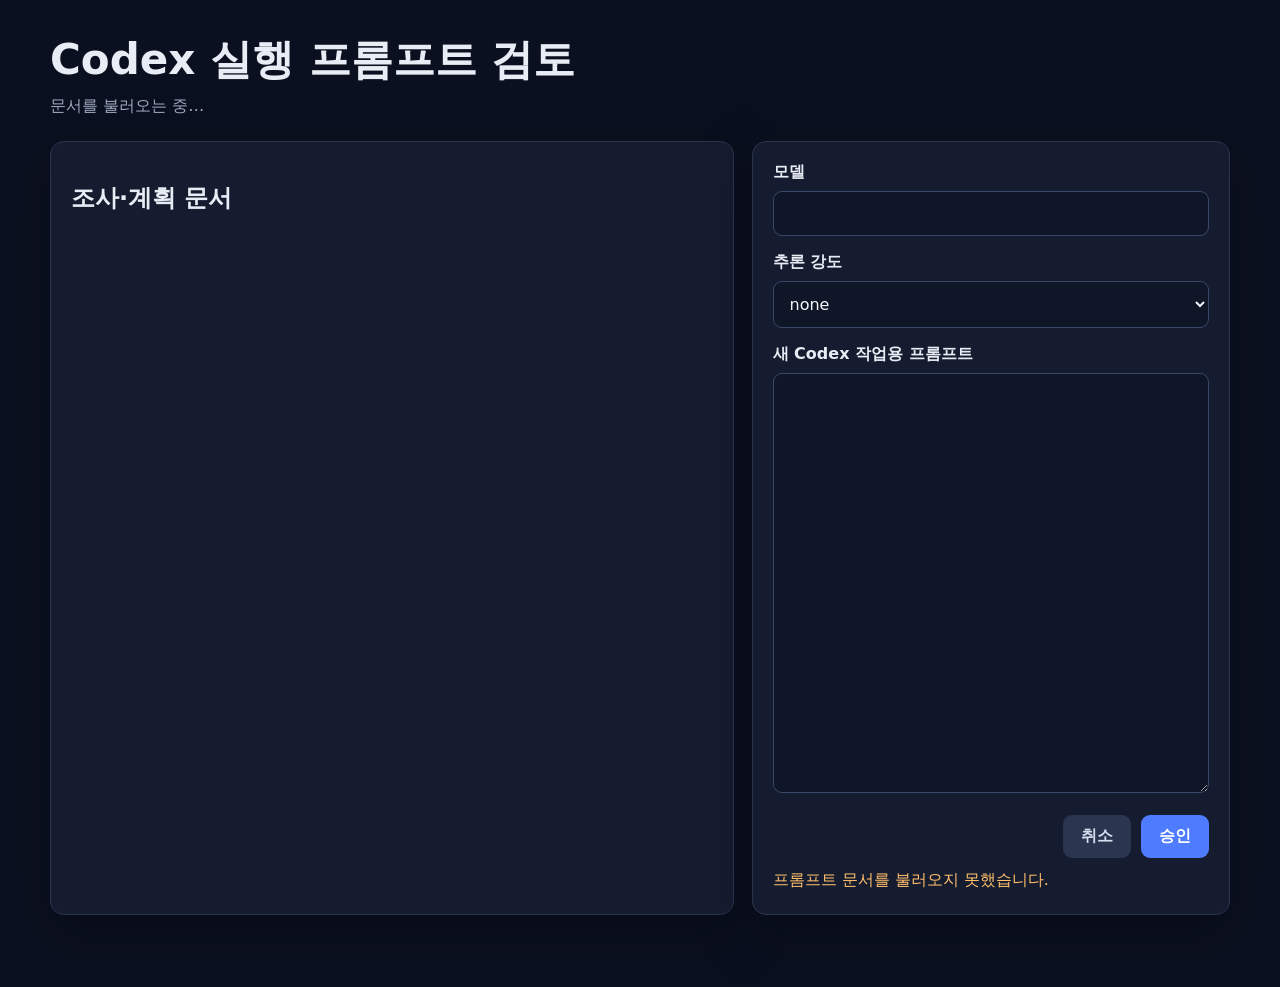
==== internal/review/web/index.html @ 4db712e5 "feat: Codex 실행 프롬프트 워크플로우 1.0.0 추가" ====
<!doctype html>
<html lang="ko">
<head>
  <meta charset="utf-8">
  <meta name="viewport" content="width=device-width, initial-scale=1">
  <title>Codex 실행 프롬프트 검토</title>
  <style>
    :root { color-scheme: light dark; font-family: Inter, Pretendard, system-ui, sans-serif; }
    * { box-sizing: border-box; }
    body { margin: 0; background: #0b1020; color: #e8ecf4; }
    main { width: min(1180px, calc(100% - 32px)); margin: 32px auto 72px; }
    header { margin-bottom: 24px; }
    h1 { margin: 0 0 8px; font-size: clamp(26px, 4vw, 42px); }
    .subtle { color: #9da9bf; }
    .grid { display: grid; grid-template-columns: minmax(0, 1fr) minmax(320px, 0.7fr); gap: 18px; }
    .card { background: #151c2f; border: 1px solid #2a3550; border-radius: 14px; padding: 20px; box-shadow: 0 18px 60px #0004; }
    label { display: block; margin: 0 0 8px; font-weight: 700; }
    input, select, textarea { width: 100%; border: 1px solid #3a4868; border-radius: 9px; background: #0f1628; color: #f4f6fb; padding: 12px; font: inherit; }
    textarea { min-height: 420px; resize: vertical; font-family: ui-monospace, SFMono-Regular, Consolas, monospace; line-height: 1.55; }
    pre { margin: 0; max-height: 640px; overflow: auto; white-space: pre-wrap; word-break: break-word; font: 13px/1.55 ui-monospace, SFMono-Regular, Consolas, monospace; }
    .field { margin-bottom: 16px; }
    .actions { display: flex; gap: 10px; justify-content: flex-end; margin-top: 18px; }
    button { border: 0; border-radius: 9px; padding: 11px 18px; font: inherit; font-weight: 800; cursor: pointer; }
    #approve { background: #4f7cff; color: white; }
    #cancel { background: #2a3550; color: #d6deef; }
    #message { min-height: 24px; margin-top: 12px; color: #ffbe6b; }
    @media (max-width: 860px) { .grid { grid-template-columns: 1fr; } }
  </style>
</head>
<body>
  <main>
    <header>
      <h1>Codex 실행 프롬프트 검토</h1>
      <div id="path" class="subtle">문서를 불러오는 중…</div>
    </header>
    <div class="grid">
      <section class="card">
        <h2>조사·계획 문서</h2>
        <pre id="document"></pre>
      </section>
      <section class="card">
        <div class="field">
          <label for="model">모델</label>
          <input id="model" autocomplete="off">
        </div>
        <div class="field">
          <label for="effort">추론 강도</label>
          <select id="effort">
            <option>none</option>
            <option>minimal</option>
            <option>low</option>
            <option>medium</option>
            <option>high</option>
            <option>xhigh</option>
            <option>max</option>
            <option>ultra</option>
          </select>
        </div>
        <div class="field">
          <label for="prompt">새 Codex 작업용 프롬프트</label>
          <textarea id="prompt" spellcheck="false"></textarea>
        </div>
        <div class="actions">
          <button id="cancel" type="button">취소</button>
          <button id="approve" type="button">승인</button>
        </div>
        <div id="message" role="status"></div>
      </section>
    </div>
  </main>
  <script>
    const byId = (id) => document.getElementById(id);
    async function load() {
      const response = await fetch('./api/document');
      if (!response.ok) throw new Error('프롬프트 문서를 불러오지 못했습니다.');
      const data = await response.json();
      byId('path').textContent = data.path;
      byId('document').textContent = data.raw;
      byId('model').value = data.model;
      if (![...byId('effort').options].some((option) => option.value === data.reasoningEffort)) {
        byId('effort').add(new Option(data.reasoningEffort, data.reasoningEffort));
      }
      byId('effort').value = data.reasoningEffort;
      byId('prompt').value = data.prompt;
    }
    async function submit(action) {
      byId('message').textContent = '처리 중…';
      byId('approve').disabled = true;
      byId('cancel').disabled = true;
      const response = await fetch('./api/submit', {
        method: 'POST',
        headers: {'Content-Type': 'application/json'},
        body: JSON.stringify({
          action,
          model: byId('model').value,
          reasoningEffort: byId('effort').value,
          prompt: byId('prompt').value
        })
      });
      const data = await response.json();
      if (!response.ok) {
        byId('message').textContent = data.error || '처리하지 못했습니다.';
        if (response.status !== 409) {
          byId('approve').disabled = false;
          byId('cancel').disabled = false;
        }
        return;
      }
      byId('message').textContent = action === 'approve'
        ? '승인했습니다. 이 창을 닫아도 됩니다.'
        : '검토를 취소했습니다. 이 창을 닫아도 됩니다.';
    }
    byId('approve').addEventListener('click', () => submit('approve'));
    byId('cancel').addEventListener('click', () => submit('cancel'));
    load().catch((error) => { byId('message').textContent = error.message; });
  </script>
</body>
</html>
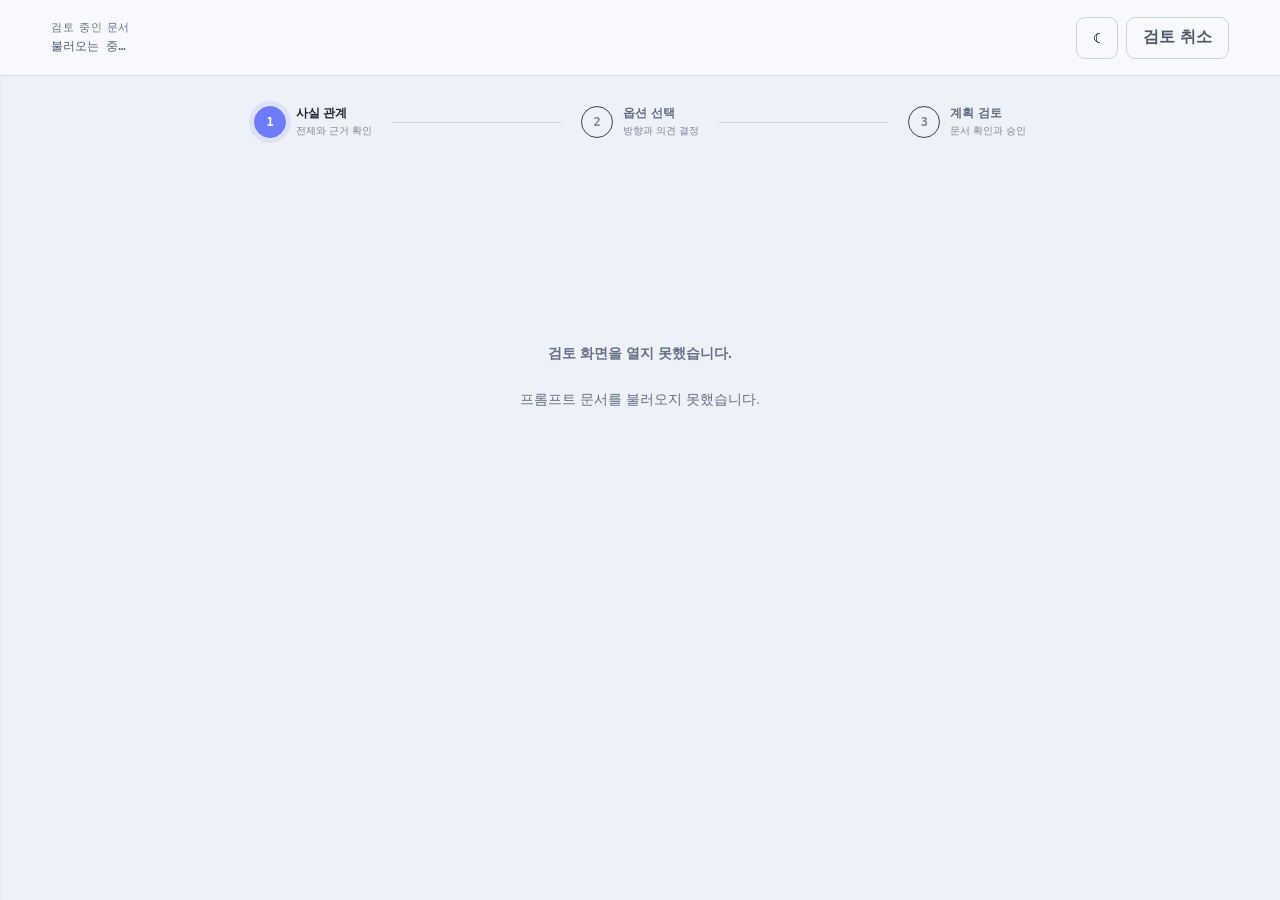
==== commit 04a536c6: "feat: 브라우저 검토 UI 1.1.0 개편" ====
--- a/internal/review/web/index.html
+++ b/internal/review/web/index.html
@@ -3,116 +3,219 @@
 <head>
   <meta charset="utf-8">
   <meta name="viewport" content="width=device-width, initial-scale=1">
-  <title>Codex 실행 프롬프트 검토</title>
-  <style>
-    :root { color-scheme: light dark; font-family: Inter, Pretendard, system-ui, sans-serif; }
-    * { box-sizing: border-box; }
-    body { margin: 0; background: #0b1020; color: #e8ecf4; }
-    main { width: min(1180px, calc(100% - 32px)); margin: 32px auto 72px; }
-    header { margin-bottom: 24px; }
-    h1 { margin: 0 0 8px; font-size: clamp(26px, 4vw, 42px); }
-    .subtle { color: #9da9bf; }
-    .grid { display: grid; grid-template-columns: minmax(0, 1fr) minmax(320px, 0.7fr); gap: 18px; }
-    .card { background: #151c2f; border: 1px solid #2a3550; border-radius: 14px; padding: 20px; box-shadow: 0 18px 60px #0004; }
-    label { display: block; margin: 0 0 8px; font-weight: 700; }
-    input, select, textarea { width: 100%; border: 1px solid #3a4868; border-radius: 9px; background: #0f1628; color: #f4f6fb; padding: 12px; font: inherit; }
-    textarea { min-height: 420px; resize: vertical; font-family: ui-monospace, SFMono-Regular, Consolas, monospace; line-height: 1.55; }
-    pre { margin: 0; max-height: 640px; overflow: auto; white-space: pre-wrap; word-break: break-word; font: 13px/1.55 ui-monospace, SFMono-Regular, Consolas, monospace; }
-    .field { margin-bottom: 16px; }
-    .actions { display: flex; gap: 10px; justify-content: flex-end; margin-top: 18px; }
-    button { border: 0; border-radius: 9px; padding: 11px 18px; font: inherit; font-weight: 800; cursor: pointer; }
-    #approve { background: #4f7cff; color: white; }
-    #cancel { background: #2a3550; color: #d6deef; }
-    #message { min-height: 24px; margin-top: 12px; color: #ffbe6b; }
-    @media (max-width: 860px) { .grid { grid-template-columns: 1fr; } }
-  </style>
+  <title>Codex 실행 계획 검토</title>
+  <link rel="stylesheet" href="./assets/katex/katex.min.css">
+  <link rel="stylesheet" href="./assets/app.css">
 </head>
 <body>
-  <main>
-    <header>
-      <h1>Codex 실행 프롬프트 검토</h1>
-      <div id="path" class="subtle">문서를 불러오는 중…</div>
+  <div id="app-shell" class="app-shell">
+    <header class="topbar">
+      <div class="document-meta">
+        <span class="meta-label">검토 중인 문서</span>
+        <span id="path" class="path">불러오는 중…</span>
+      </div>
+      <div class="topbar-actions">
+        <button id="theme-toggle" class="theme-toggle" type="button" aria-label="라이트 테마로 전환" title="라이트 테마로 전환">☀</button>
+        <button id="top-cancel" class="button button-ghost" type="button">검토 취소</button>
+      </div>
     </header>
-    <div class="grid">
-      <section class="card">
-        <h2>조사·계획 문서</h2>
-        <pre id="document"></pre>
-      </section>
-      <section class="card">
-        <div class="field">
-          <label for="model">모델</label>
-          <input id="model" autocomplete="off">
-        </div>
-        <div class="field">
-          <label for="effort">추론 강도</label>
-          <select id="effort">
-            <option>none</option>
-            <option>minimal</option>
-            <option>low</option>
-            <option>medium</option>
-            <option>high</option>
-            <option>xhigh</option>
-            <option>max</option>
-            <option>ultra</option>
-          </select>
-        </div>
-        <div class="field">
-          <label for="prompt">새 Codex 작업용 프롬프트</label>
-          <textarea id="prompt" spellcheck="false"></textarea>
-        </div>
-        <div class="actions">
-          <button id="cancel" type="button">취소</button>
-          <button id="approve" type="button">승인</button>
-        </div>
-        <div id="message" role="status"></div>
-      </section>
+
+    <nav class="stepper" aria-label="검토 단계">
+      <button class="step is-active" data-step="0" type="button" aria-current="step">
+        <span class="step-number">1</span>
+        <span><strong>사실 관계</strong><small>전제와 근거 확인</small></span>
+      </button>
+      <span class="step-line" aria-hidden="true"></span>
+      <button class="step" data-step="1" type="button" disabled>
+        <span class="step-number">2</span>
+        <span><strong>옵션 선택</strong><small>방향과 의견 결정</small></span>
+      </button>
+      <span class="step-line" aria-hidden="true"></span>
+      <button class="step" data-step="2" type="button" disabled>
+        <span class="step-number">3</span>
+        <span><strong>계획 검토</strong><small>문서 확인과 승인</small></span>
+      </button>
+    </nav>
+
+    <main>
+      <section id="loading" class="state-panel" aria-live="polite">
+        <span class="loader" aria-hidden="true"></span>
+        <p>조사 결과와 실행 계획을 정리하고 있습니다.</p>
+      </section>
+
+      <section id="facts-screen" class="screen" hidden>
+        <div class="screen-heading is-compact">
+          <div>
+            <p class="eyebrow">사실 관계 <span class="heading-count"><strong id="fact-count">0</strong>개</span></p>
+          </div>
+        </div>
+        <div id="facts" class="fact-list"></div>
+        <div id="facts-empty" class="empty-state" hidden>
+          <strong>구조화된 팩트가 없습니다.</strong>
+          <span>계획 문서 본문은 마지막 단계에서 그대로 확인할 수 있습니다.</span>
+        </div>
+        <footer class="screen-actions">
+          <button id="facts-next" class="button button-primary" type="button">옵션 선택으로</button>
+        </footer>
+      </section>
+
+      <section id="choices-screen" class="screen" hidden>
+        <div class="screen-heading">
+          <div>
+            <p class="eyebrow">옵션 선택 <span class="heading-count"><strong id="question-count">0</strong>개 질문</span></p>
+            <h1>진행 방향을 선택하세요.</h1>
+            <p class="lede">AI 권장안이 선택되어 있습니다. 필요한 옵션을 고르거나 직접 입력하세요.</p>
+          </div>
+        </div>
+        <div id="questions" class="question-list"></div>
+        <footer class="screen-actions">
+          <button id="choices-back" class="button button-secondary" type="button">사실 관계로</button>
+          <span id="choice-message" class="action-note" role="status"></span>
+          <button id="choices-next" class="button button-primary" type="button">계획 검토로</button>
+        </footer>
+      </section>
+
+      <section id="plan-screen" class="screen plan-screen" hidden>
+        <div class="plan-toolbar">
+          <div>
+            <p class="eyebrow">3 · 계획 검토</p>
+            <h1 id="document-title">Codex 실행 계획</h1>
+          </div>
+          <div class="plan-toolbar-actions">
+            <button id="plan-back" class="button button-secondary" type="button">옵션 수정</button>
+            <button id="global-comment" class="button button-secondary" type="button">전역 코멘트</button>
+            <button id="send-feedback" class="button button-feedback" type="button" hidden>피드백 보내기</button>
+            <span id="approve-wrap" class="approval-wrap">
+              <button id="approve" class="button button-primary" type="button">이 계획 승인</button>
+              <span id="approval-blocked-tooltip" class="approval-tooltip" role="tooltip">남아 있는 코멘트 때문에 승인할 수 없습니다. 피드백을 보내거나 코멘트를 삭제하세요.</span>
+            </span>
+          </div>
+        </div>
+
+        <div class="plan-workspace">
+          <aside class="plan-rail">
+            <p class="rail-label">목차</p>
+            <nav id="toc" class="toc" aria-label="계획 목차"></nav>
+            <div class="review-ledger">
+              <p class="rail-label">검토 반영</p>
+              <div><span>사실</span><strong id="ledger-facts">0</strong></div>
+              <div><span>선택</span><strong id="ledger-choices">0</strong></div>
+            </div>
+          </aside>
+
+          <article class="paper">
+            <section class="review-console" aria-label="실행 설정">
+                <section class="execution-panel" aria-labelledby="execution-title">
+                  <p id="execution-title" class="rail-label">실행 설정</p>
+                  <div class="execution-fields">
+                    <button id="model-picker" class="model-picker" type="button">
+                      <span>모델</span>
+                      <strong id="model-display">gpt-5.6-terra</strong>
+                      <small id="model-reason-display">LLM 권장 사유를 불러오는 중입니다.</small>
+                      <em>변경</em>
+                    </button>
+                    <input id="model" type="hidden">
+                    <input id="model-reason" type="hidden">
+                    <div class="field">
+                      <label for="effort">추론 강도</label>
+                      <select id="effort">
+                        <option>none</option>
+                        <option>minimal</option>
+                        <option>low</option>
+                        <option>medium</option>
+                        <option>high</option>
+                        <option>xhigh</option>
+                        <option>max</option>
+                        <option>ultra</option>
+                      </select>
+                    </div>
+                  </div>
+                  <div id="message" class="message" role="status"></div>
+                </section>
+            </section>
+            <div id="document" class="markdown-body"></div>
+          </article>
+        </div>
+      </section>
+    </main>
+  </div>
+
+  <section id="closing-screen" class="closing-screen" aria-live="polite" hidden>
+    <div class="closing-card">
+      <p id="closing-kicker" class="eyebrow">검토 완료</p>
+      <h1 id="closing-title">결과를 전달했습니다.</h1>
+      <p id="closing-message" class="closing-message">5초 후 이 페이지가 자동으로 닫힙니다.</p>
+      <p id="closing-fallback" class="closing-fallback" hidden>브라우저가 자동 닫기를 차단했습니다. 이 탭을 직접 닫아 주세요.</p>
+      <button id="close-now" class="button button-secondary" type="button">지금 닫기</button>
     </div>
-  </main>
-  <script>
-    const byId = (id) => document.getElementById(id);
-    async function load() {
-      const response = await fetch('./api/document');
-      if (!response.ok) throw new Error('프롬프트 문서를 불러오지 못했습니다.');
-      const data = await response.json();
-      byId('path').textContent = data.path;
-      byId('document').textContent = data.raw;
-      byId('model').value = data.model;
-      if (![...byId('effort').options].some((option) => option.value === data.reasoningEffort)) {
-        byId('effort').add(new Option(data.reasoningEffort, data.reasoningEffort));
-      }
-      byId('effort').value = data.reasoningEffort;
-      byId('prompt').value = data.prompt;
-    }
-    async function submit(action) {
-      byId('message').textContent = '처리 중…';
-      byId('approve').disabled = true;
-      byId('cancel').disabled = true;
-      const response = await fetch('./api/submit', {
-        method: 'POST',
-        headers: {'Content-Type': 'application/json'},
-        body: JSON.stringify({
-          action,
-          model: byId('model').value,
-          reasoningEffort: byId('effort').value,
-          prompt: byId('prompt').value
-        })
-      });
-      const data = await response.json();
-      if (!response.ok) {
-        byId('message').textContent = data.error || '처리하지 못했습니다.';
-        if (response.status !== 409) {
-          byId('approve').disabled = false;
-          byId('cancel').disabled = false;
-        }
-        return;
-      }
-      byId('message').textContent = action === 'approve'
-        ? '승인했습니다. 이 창을 닫아도 됩니다.'
-        : '검토를 취소했습니다. 이 창을 닫아도 됩니다.';
-    }
-    byId('approve').addEventListener('click', () => submit('approve'));
-    byId('cancel').addEventListener('click', () => submit('cancel'));
-    load().catch((error) => { byId('message').textContent = error.message; });
-  </script>
+  </section>
+
+  <button id="selection-comment" class="selection-comment" type="button" hidden>코멘트 추가</button>
+
+  <dialog id="comment-dialog" class="comment-dialog">
+    <form method="dialog">
+      <div class="dialog-heading">
+        <div>
+          <p id="comment-kind" class="eyebrow">본문 코멘트</p>
+          <h2 id="comment-dialog-title">선택한 내용에 의견 남기기</h2>
+        </div>
+        <button id="comment-close" class="dialog-close" type="button" aria-label="코멘트 창 닫기">×</button>
+      </div>
+      <blockquote id="comment-quote" class="comment-quote"></blockquote>
+      <label for="comment-text">LLM이 수정해야 할 내용을 적으세요.</label>
+      <textarea id="comment-text" rows="5" placeholder="예: 이 단계보다 먼저 실패 케이스를 검증해 주세요."></textarea>
+      <p id="comment-error" class="dialog-error" role="status"></p>
+      <div class="dialog-actions">
+        <button id="comment-cancel" class="button button-secondary" type="button">취소</button>
+        <button id="comment-save" class="button button-primary" type="button">코멘트 저장</button>
+      </div>
+    </form>
+  </dialog>
+
+  <dialog id="model-dialog" class="comment-dialog model-dialog">
+    <form method="dialog">
+      <div class="dialog-heading">
+        <div>
+          <p class="eyebrow">실행 모델</p>
+          <h2>모델 변경</h2>
+        </div>
+        <button id="model-close" class="dialog-close" type="button" aria-label="닫기">×</button>
+      </div>
+      <div class="field model-dialog-field">
+        <label for="model-preset">모델 선택</label>
+        <select id="model-preset">
+          <option value="gpt-5.6-terra">gpt-5.6-terra</option>
+          <option value="gpt-5.6-sol">gpt-5.6-sol</option>
+          <option value="custom">직접 입력</option>
+        </select>
+      </div>
+      <div id="model-custom-wrap" class="field model-dialog-field" hidden>
+        <label for="model-custom">커스텀 gpt-5.6 모델</label>
+        <input id="model-custom" placeholder="gpt-5.6-..." autocomplete="off">
+      </div>
+      <div class="model-reason-readonly">
+        <span>LLM 권장 사유</span>
+        <p id="model-dialog-reason"></p>
+      </div>
+      <p id="model-error" class="dialog-error" role="status"></p>
+      <div class="dialog-actions">
+        <button id="model-cancel" class="button button-secondary" type="button">취소</button>
+        <button id="model-save" class="button button-primary" type="button">모델 적용</button>
+      </div>
+    </form>
+  </dialog>
+
+  <aside id="comment-hover" class="comment-hover" hidden>
+    <span id="comment-hover-kind"></span>
+    <p id="comment-hover-text"></p>
+    <button id="comment-hover-delete" type="button">코멘트 삭제</button>
+  </aside>
+
+  <div id="toast" class="toast" role="status" aria-live="polite" hidden></div>
+
+  <script src="./assets/katex/katex.min.js"></script>
+  <script src="./assets/katex/contrib/auto-render.min.js"></script>
+  <script src="./assets/mermaid.min.js"></script>
+  <script src="./assets/app.js" defer></script>
 </body>
 </html>
--- a/internal/review/web/assets/app.css
+++ b/internal/review/web/assets/app.css
@@ -0,0 +1,459 @@
+:root {
+  color-scheme: dark;
+  --shell: #090c14;
+  --shell-raised: #141a29;
+  --paper: #111726;
+  --paper-strong: #171e30;
+  --ink: #d9deea;
+  --muted: #9ca6b8;
+  --muted-light: #a5adc0;
+  --line: #2a3449;
+  --line-dark: #293044;
+  --accent: #6d7cff;
+  --accent-deep: #9ca6ff;
+  --accent-soft: rgba(109, 124, 255, .12);
+  --evidence: #e2b65f;
+  --success: #3c9b78;
+  --danger: #d45d68;
+  --shadow: 0 28px 80px rgba(0, 0, 0, 0.28);
+  font-family: "Segoe UI Variable Text", "Segoe UI", sans-serif;
+}
+
+* { box-sizing: border-box; }
+[hidden] { display: none !important; }
+
+html { scroll-behavior: smooth; }
+
+body {
+  min-width: 320px;
+  min-height: 100vh;
+  margin: 0;
+  background:
+    linear-gradient(rgba(255,255,255,.018) 1px, transparent 1px),
+    linear-gradient(90deg, rgba(255,255,255,.018) 1px, transparent 1px),
+    var(--shell);
+  background-size: 28px 28px;
+  color: #f6f7fb;
+}
+
+button, input, select, textarea { font: inherit; }
+button { -webkit-tap-highlight-color: transparent; }
+
+.app-shell { min-height: 100vh; }
+
+.topbar {
+  display: grid;
+  grid-template-columns: minmax(0, 1fr) auto;
+  align-items: center;
+  gap: 24px;
+  min-height: 76px;
+  padding: 14px clamp(20px, 4vw, 64px);
+  border-bottom: 1px solid var(--line-dark);
+  background: rgba(11, 14, 23, .88);
+  backdrop-filter: blur(18px);
+}
+
+.meta-label { color: var(--muted-light); font-size: 11px; letter-spacing: .08em; text-transform: uppercase; }
+
+.document-meta { min-width: 0; text-align: left; }
+.document-meta span { display: block; }
+.path { margin-top: 3px; overflow: hidden; color: #d8ddeb; font: 12px/1.4 "Cascadia Mono", Consolas, monospace; text-overflow: ellipsis; white-space: nowrap; }
+.topbar-actions { justify-self: end; display: flex; align-items: center; gap: 8px; }
+.theme-toggle { display: grid; place-items: center; width: 42px; height: 42px; border: 1px solid #343c52; border-radius: 9px; background: transparent; color: #dce1eb; cursor: pointer; }
+.theme-toggle:hover { border-color: var(--accent); color: #fff; }
+
+.stepper {
+  display: flex;
+  align-items: center;
+  width: min(780px, calc(100% - 40px));
+  margin: 26px auto;
+}
+.step {
+  display: flex; align-items: center; gap: 10px; padding: 4px;
+  border: 0; background: transparent; color: #737c92; text-align: left; cursor: pointer;
+}
+.step:disabled { cursor: default; }
+.step-number {
+  display: grid; place-items: center; width: 32px; height: 32px; flex: 0 0 auto;
+  border: 1px solid #3a4259; border-radius: 50%; font: 650 12px "Cascadia Mono", monospace;
+}
+.step strong, .step small { display: block; white-space: nowrap; }
+.step strong { color: #929aad; font: 650 12px/1.3 "Bahnschrift", sans-serif; }
+.step small { margin-top: 2px; font-size: 10px; }
+.step.is-active .step-number { border-color: var(--accent); background: var(--accent); color: #fff; box-shadow: 0 0 0 5px rgba(109,124,255,.13); }
+.step.is-active strong { color: #fff; }
+.step.is-complete .step-number { border-color: var(--success); color: #89d2b7; }
+.step-line { height: 1px; flex: 1; min-width: 30px; margin: 0 16px; background: #30374b; }
+
+main { width: min(1320px, calc(100% - 40px)); margin: 0 auto 64px; }
+.screen { animation: screen-in .3s cubic-bezier(.2,.8,.2,1); }
+@keyframes screen-in { from { opacity: 0; transform: translateY(8px); } to { opacity: 1; transform: translateY(0); } }
+
+.state-panel {
+  display: grid; place-items: center; align-content: center; gap: 14px; min-height: 48vh;
+  color: var(--muted-light); font-size: 14px;
+}
+.loader { width: 28px; height: 28px; border: 2px solid #30374b; border-top-color: var(--accent); border-radius: 50%; animation: spin .8s linear infinite; }
+@keyframes spin { to { transform: rotate(360deg); } }
+
+.screen-heading {
+  display: flex; justify-content: space-between; gap: 40px; align-items: end;
+  max-width: 980px; margin: 58px auto 30px;
+}
+.screen-heading.is-compact { margin-bottom: 16px; }
+.screen-heading.is-compact .eyebrow { margin-bottom: 0; }
+.eyebrow, .rail-label { margin: 0 0 10px; color: #8994ff; font: 650 11px/1.3 "Cascadia Mono", monospace; letter-spacing: .08em; text-transform: uppercase; }
+.heading-count { margin-left: 8px; padding-left: 9px; border-left: 1px solid #414b69; color: #929bad; letter-spacing: 0; text-transform: none; }
+.heading-count strong { margin-right: 2px; color: #eef0f7; font-weight: 700; }
+h1 { margin: 0; font: 620 clamp(32px, 4vw, 54px)/1.08 "Bahnschrift", "Segoe UI", sans-serif; letter-spacing: -.035em; }
+.lede { max-width: 690px; margin: 15px 0 0; color: var(--muted-light); font-size: 15px; line-height: 1.7; }
+.fact-list, .question-list { display: grid; gap: 12px; max-width: 980px; margin: 0 auto; }
+.fact-card {
+  display: grid; grid-template-columns: 44px minmax(0, 1fr) 92px; gap: 14px; align-items: stretch;
+  min-height: 104px; padding: 14px; border: 1px solid var(--line-dark); border-radius: 15px;
+  background: var(--shell-raised); transition: border-color .2s, transform .2s;
+}
+.fact-card:focus-within { border-color: #5663a3; transform: translateY(-1px); }
+.icon-button {
+  display: grid; place-items: center; width: 40px; height: 40px; margin-top: 5px;
+  border: 1px solid #343c52; border-radius: 50%; background: #0d111d; color: #929caf; cursor: pointer;
+}
+.icon-button:disabled { opacity: .35; cursor: default; }
+.icon-button:not(:disabled):hover { border-color: var(--accent); color: #fff; }
+.icon-button svg { width: 17px; height: 17px; fill: none; stroke: currentColor; stroke-width: 1.8; }
+.fact-main { min-width: 0; }
+.fact-meta { display: flex; flex-wrap: wrap; align-items: center; gap: 8px; margin-bottom: 8px; }
+.fact-id { color: var(--evidence); font: 650 11px "Cascadia Mono", monospace; }
+.status-badge { padding: 3px 7px; border-radius: 99px; background: rgba(60,155,120,.13); color: #8dd2b8; font-size: 10px; }
+.fact-text {
+  width: 100%; min-height: 46px; padding: 0; resize: none; overflow: hidden;
+  border: 0; outline: none; background: transparent; color: #f4f5f9; font-size: 15px; font-weight: 560; line-height: 1.55;
+}
+.fact-text:not([readonly]) { padding: 8px 10px; border-radius: 8px; background: #0d111d; box-shadow: inset 0 0 0 1px #4d5980; }
+.evidence { margin: 5px 0 0; color: #8d96aa; font-size: 12px; line-height: 1.45; }
+.edit-button {
+  align-self: center; min-height: 42px; border: 1px solid #3a435b; border-radius: 9px;
+  background: transparent; color: #c6cbd8; font-weight: 650; cursor: pointer;
+}
+.edit-button:hover { border-color: var(--accent); color: #fff; }
+.fact-card.is-edited { border-color: rgba(226,182,95,.55); }
+.fact-card.is-edited .fact-id::after { content: " · 수정됨"; color: var(--evidence); }
+
+.question-card { overflow: hidden; border: 1px solid var(--line-dark); border-radius: 17px; background: var(--shell-raised); }
+.question-header { padding: 22px 24px 16px; }
+.question-kicker { margin: 0 0 7px; color: #8d96aa; font: 11px "Cascadia Mono", monospace; }
+.question-header h2 { margin: 0; font: 600 21px/1.35 "Bahnschrift", sans-serif; }
+.recommendation { display: flex; gap: 10px; align-items: center; margin-top: 16px; padding: 12px 14px; border: 1px solid #46518b; border-radius: 10px; background: rgba(109,124,255,.09); color: #dfe2ff; font-size: 13px; }
+.recommendation strong { color: #9ca6ff; font: 650 10px "Cascadia Mono", monospace; letter-spacing: .05em; }
+.options { display: grid; border-top: 1px solid var(--line-dark); }
+.option { position: relative; display: grid; grid-template-columns: 24px minmax(0, 1fr) auto; gap: 12px; padding: 16px 22px; border-bottom: 1px solid #242b3d; cursor: pointer; }
+.option:last-child { border-bottom: 0; }
+.option:hover, .option.is-selected { background: rgba(255,255,255,.025); }
+.option.is-selected { box-shadow: inset 3px 0 var(--accent); }
+.option input[type="radio"], .option input[type="checkbox"] { width: 17px; height: 17px; margin: 3px 0 0; accent-color: var(--accent); }
+.choice-mode { margin-left: 8px; padding: 3px 7px; border: 1px solid #414b69; border-radius: 99px; color: #a8b0c2; font: 10px "Cascadia Mono", monospace; }
+.option-copy { min-width: 0; }
+.option-copy strong, .option-copy span { display: block; }
+.option-copy strong { color: #f3f4f8; font-size: 14px; }
+.option-copy span { margin-top: 4px; color: #939caf; font-size: 12px; line-height: 1.5; }
+.comment-toggle { align-self: start; padding: 5px 8px; border: 0; background: transparent; color: #8f98ac; font-size: 11px; cursor: pointer; }
+.comment-toggle:hover { color: #fff; }
+.option-comment, .custom-input {
+  grid-column: 2 / -1; width: 100%; margin-top: 2px; padding: 10px 12px;
+  border: 1px solid #3a435c; border-radius: 8px; outline: none; background: #0d111d; color: #f2f4f8; font-size: 13px;
+}
+.option-comment:focus, .custom-input:focus { border-color: var(--accent); }
+.option-comment[hidden] { display: none; }
+.custom-editor { grid-column: 2 / -1; display: grid; gap: 8px; }
+.custom-input-list { display: grid; gap: 8px; }
+.custom-input-row { display: grid; grid-template-columns: minmax(0, 1fr) auto; gap: 8px; align-items: center; }
+.custom-input-row .custom-input { grid-column: auto; margin: 0; }
+.custom-add, .custom-remove {
+  border: 0; background: transparent; color: #9ca6ff; font-size: 11px; cursor: pointer;
+}
+.custom-add { justify-self: start; padding: 3px 0; }
+.custom-remove { padding: 8px; color: #8f98ac; }
+.custom-add:hover, .custom-remove:hover { color: #fff; }
+
+.empty-state { max-width: 980px; margin: 0 auto; padding: 30px; border: 1px dashed #3b4358; border-radius: 14px; color: #929bad; text-align: center; }
+.empty-state strong, .empty-state span { display: block; }
+.empty-state strong { color: #e7e9ef; }
+.empty-state span { margin-top: 5px; font-size: 13px; }
+
+.screen-actions {
+  display: flex; justify-content: flex-end; align-items: center; gap: 12px;
+  max-width: 980px; margin: 24px auto 0;
+}
+.action-note { margin-right: auto; color: #828b9f; font-size: 12px; }
+.button { min-height: 42px; padding: 0 16px; border: 1px solid transparent; border-radius: 9px; font-weight: 700; cursor: pointer; transition: transform .15s, border-color .15s, background .15s; }
+.button:hover:not(:disabled) { transform: translateY(-1px); }
+.button:disabled { opacity: .5; cursor: default; }
+.button-primary { background: var(--accent); color: #fff; box-shadow: 0 8px 24px rgba(82,99,239,.24); }
+.button-primary:hover:not(:disabled) { background: #7987ff; }
+.button-secondary { border-color: #3b4358; background: #151a29; color: #d9dce5; }
+.button-ghost { border-color: #31384c; background: transparent; color: #b2b9c8; }
+.button-feedback { border-color: #d8a94d; background: #d8a94d; color: #17130b; box-shadow: 0 8px 24px rgba(216,169,77,.2); }
+.button-feedback:hover:not(:disabled) { background: #e6b85b; }
+
+.plan-screen { width: min(1500px, 100%); }
+.plan-toolbar { display: flex; justify-content: space-between; align-items: end; gap: 24px; margin: 40px 0 22px; }
+.plan-toolbar h1 { font-size: clamp(28px, 3vw, 42px); }
+.plan-toolbar-actions { display: flex; flex-wrap: wrap; justify-content: flex-end; gap: 9px; }
+.approval-wrap { position: relative; display: inline-flex; }
+.approval-tooltip {
+  position: absolute; right: 0; bottom: calc(100% + 9px); z-index: 8; width: 260px;
+  padding: 9px 11px; border: 1px solid #4a536d; border-radius: 8px; background: #111624;
+  color: #dce0e9; box-shadow: 0 14px 36px rgba(0,0,0,.35); font-size: 11px; line-height: 1.45;
+  opacity: 0; pointer-events: none; transform: translateY(4px); transition: opacity .15s, transform .15s;
+}
+.approval-wrap.is-blocked:hover .approval-tooltip, .approval-wrap.is-blocked:focus-within .approval-tooltip { opacity: 1; transform: translateY(0); }
+.approval-wrap:not(.is-blocked) .approval-tooltip { display: none; }
+.approval-wrap.is-blocked #approve { pointer-events: none; }
+.plan-workspace { display: grid; grid-template-columns: 190px minmax(0, 1fr); gap: 18px; align-items: start; }
+.plan-rail { position: sticky; top: 18px; }
+.rail-label { color: #778197; }
+.toc { display: grid; gap: 2px; }
+.toc a { padding: 7px 9px; border-left: 1px solid #333b50; color: #929bad; font-size: 12px; line-height: 1.35; text-decoration: none; }
+.toc a[data-level="3"] { padding-left: 18px; font-size: 11px; }
+.toc a:hover { border-left-color: var(--accent); color: #fff; }
+.review-ledger { margin-top: 28px; padding-top: 18px; border-top: 1px solid #2d3447; }
+.review-ledger div { display: flex; justify-content: space-between; padding: 7px 0; color: #8d96aa; font-size: 12px; }
+.review-ledger strong { color: #f1f2f5; font: 600 13px "Cascadia Mono", monospace; }
+
+.paper { min-width: 0; padding: clamp(28px, 5vw, 68px); border: 1px solid #283249; border-radius: 8px; background: var(--paper); color: var(--ink); box-shadow: var(--shadow); }
+.review-console { margin-bottom: 34px; padding-bottom: 26px; border-bottom: 1px solid var(--line); }
+.execution-panel { padding: 14px; border: 1px solid #303a50; border-radius: 10px; background: var(--paper-strong); }
+.execution-fields { display: grid; grid-template-columns: minmax(0, 1fr) minmax(140px, .55fr); gap: 10px; }
+.model-picker { position: relative; display: grid; gap: 4px; min-width: 0; padding: 10px 44px 10px 12px; border: 1px solid #384157; border-radius: 8px; background: #0d111d; color: #f1f2f6; text-align: left; cursor: pointer; }
+.model-picker > span { color: #9ba4b6; font-size: 10px; }
+.model-picker strong { font: 600 14px "Cascadia Mono", monospace; }
+.model-picker small { overflow: hidden; color: #8d97aa; font-size: 11px; line-height: 1.4; text-overflow: ellipsis; white-space: nowrap; }
+.model-picker em { position: absolute; top: 12px; right: 12px; color: #9ca6ff; font-size: 11px; font-style: normal; }
+.model-picker:hover { border-color: var(--accent); }
+
+.markdown-body { font-size: 15px; line-height: 1.75; overflow-wrap: anywhere; }
+.markdown-body > :first-child { margin-top: 0; }
+.markdown-body h1 { margin: 0 0 40px; font-size: clamp(32px, 4vw, 48px); }
+.markdown-body h2 { margin: 54px 0 18px; padding-top: 16px; border-top: 1px solid var(--line); font: 620 25px/1.25 "Bahnschrift", sans-serif; letter-spacing: -.02em; }
+.markdown-body h3 { margin: 32px 0 12px; font: 620 18px/1.35 "Bahnschrift", sans-serif; }
+.markdown-body p { margin: 12px 0; }
+.markdown-body a { color: #9ca6ff; text-underline-offset: 3px; }
+.markdown-body ul, .markdown-body ol { padding-left: 24px; }
+.markdown-body li { margin: 5px 0; }
+.markdown-body blockquote { margin: 20px 0; padding: 6px 18px; border-left: 3px solid var(--accent); background: var(--accent-soft); color: #bdc6d7; }
+.markdown-body code { padding: .15em .35em; border-radius: 4px; background: #1b2335; color: #e1e5ee; font: .88em "Cascadia Mono", Consolas, monospace; }
+.markdown-body pre { overflow: auto; padding: 18px; border: 1px solid #273148; border-radius: 9px; background: #090e18; color: #e9ecf4; }
+.markdown-body pre code { padding: 0; background: transparent; color: inherit; }
+.markdown-body table { width: 100%; margin: 22px 0; border-collapse: collapse; font-size: 13px; }
+.markdown-body th, .markdown-body td { padding: 10px 12px; border: 1px solid #2e3950; text-align: left; vertical-align: top; }
+.markdown-body th { background: #1a2234; color: #f0f2f7; font: 650 11px "Cascadia Mono", monospace; }
+.reviewable-table { margin: 22px 0; overflow: hidden; border: 1px solid #2e3950; border-radius: 10px; }
+.reviewable-table .block-toolbar { display: flex; justify-content: flex-end; padding: 7px; border-bottom: 1px solid #2e3950; background: #111827; }
+.reviewable-table table { margin: 0; border: 0; }
+.reviewable-table th:first-child, .reviewable-table td:first-child { border-left: 0; }
+.reviewable-table th:last-child, .reviewable-table td:last-child { border-right: 0; }
+.reviewable-table tr:last-child td { border-bottom: 0; }
+.block-comment-button { min-height: 30px; padding: 0 9px; border: 1px solid #3a4660; border-radius: 7px; background: transparent; color: #aeb7c9; font-size: 11px; cursor: pointer; }
+.block-comment-button:hover { border-color: var(--accent); color: #fff; }
+.mermaid-interactive { position: relative; margin: 22px 0; border: 1px solid #2b3650; border-radius: 10px; background: #0d1320; overflow: hidden; }
+.mermaid-toolbar { position: absolute; top: 10px; right: 10px; z-index: 3; display: flex; align-items: center; gap: 3px; padding: 4px; border: 1px solid #35415a; border-radius: 9px; background: rgba(13,19,32,.92); box-shadow: 0 8px 24px rgba(0,0,0,.28); backdrop-filter: blur(10px); }
+.mermaid-tool { min-width: 30px; height: 30px; padding: 0 8px; border: 0; border-radius: 6px; background: transparent; color: #bdc6d7; font: 650 11px "Segoe UI", sans-serif; cursor: pointer; }
+.mermaid-tool:hover { background: #232d43; color: #fff; }
+.mermaid-zoom { min-width: 42px; color: #929db2; font: 10px "Cascadia Mono", monospace; text-align: center; }
+.markdown-body .mermaid-viewport { display: grid; place-items: center; min-height: 220px; margin: 0; padding: 58px 24px 24px; overflow: hidden; cursor: grab; touch-action: none; outline: none; }
+.markdown-body .mermaid-viewport:focus-visible { box-shadow: inset 0 0 0 2px #8e99ff; }
+.markdown-body .mermaid-viewport.is-panning { cursor: grabbing; }
+.markdown-body .mermaid-viewport svg { width: 100%; max-width: none; height: auto; transform-origin: center; transition: transform .12s ease-out; user-select: none; }
+.markdown-body .mermaid-viewport.is-panning svg { transition: none; }
+.mermaid-interactive.is-expanded { position: fixed; inset: 18px; z-index: 40; margin: 0; border-color: #5867b9; box-shadow: 0 30px 100px rgba(0,0,0,.7); }
+.mermaid-interactive.is-expanded .mermaid-viewport { min-height: 100%; }
+.mermaid-modal-open { overflow: hidden; }
+.mermaid-error { color: var(--danger); font: 12px "Cascadia Mono", monospace; white-space: pre-wrap; }
+.markdown-body .katex { color: inherit; }
+.markdown-body .katex-display { margin: 1.35em 0; padding: 14px 4px; overflow-x: auto; overflow-y: hidden; }
+.markdown-body .katex-error { color: var(--danger) !important; font: .9em "Cascadia Mono", monospace; }
+
+.field { margin: 0; }
+.field label { display: block; margin-bottom: 6px; color: #9ba4b6; font-size: 11px; }
+.field input, .field select, .field textarea { width: 100%; border: 1px solid #384157; border-radius: 8px; outline: none; background: #0d111d; color: #f1f2f6; }
+.field input, .field select { height: 39px; padding: 0 10px; }
+.field textarea { min-height: 58px; padding: 9px 10px; resize: vertical; line-height: 1.45; }
+.field small { display: block; margin-top: 5px; color: #7f899d; font-size: 10px; }
+.field input:focus, .field select:focus, .field textarea:focus { border-color: var(--accent); }
+.message { min-height: 20px; margin-top: 13px; color: #e8b96a; font-size: 11px; line-height: 1.45; }
+.message.is-success { color: #8fd4ba; }
+.toast {
+  position: fixed; right: 22px; bottom: 22px; z-index: 20; width: min(380px, calc(100% - 44px));
+  padding: 13px 15px; border: 1px solid #4b5677; border-radius: 10px;
+  background: #181e2f; color: #f2f4f8; box-shadow: 0 18px 48px rgba(0,0,0,.35);
+  font-size: 13px; line-height: 1.45;
+}
+.toast.is-success { border-color: rgba(60,155,120,.65); color: #a7dfca; }
+.closing-screen { display: grid; place-items: center; min-height: 100vh; padding: 24px; }
+.closing-card { width: min(520px, 100%); padding: 44px; border: 1px solid #303a50; border-radius: 18px; background: var(--shell-raised); box-shadow: 0 28px 90px rgba(0,0,0,.4); text-align: center; }
+.closing-card .eyebrow { margin-bottom: 12px; }
+.closing-card h1 { font-size: clamp(30px, 5vw, 44px); }
+.closing-message { margin: 16px 0 0; color: var(--muted-light); line-height: 1.6; }
+.closing-fallback { margin: 20px 0; color: #e8b96a; font-size: 12px; line-height: 1.55; }
+.selection-comment {
+  position: fixed; z-index: 25; min-height: 34px; padding: 0 11px; border: 1px solid #6776f6; border-radius: 8px;
+  background: #1b2240; color: #fff; box-shadow: 0 12px 30px rgba(0,0,0,.32); font-weight: 700; cursor: pointer;
+}
+.comment-dialog { width: min(560px, calc(100% - 30px)); padding: 0; border: 1px solid #39435e; border-radius: 14px; background: #141a2a; color: #f3f4f8; box-shadow: 0 30px 90px rgba(0,0,0,.55); }
+.comment-dialog::backdrop { background: rgba(4,7,13,.72); backdrop-filter: blur(4px); }
+.comment-dialog form { padding: 22px; }
+.dialog-heading { display: flex; align-items: start; justify-content: space-between; gap: 20px; }
+.dialog-heading h2 { margin: 0; font: 620 22px/1.25 "Bahnschrift", sans-serif; }
+.dialog-close { width: 32px; height: 32px; border: 1px solid #394259; border-radius: 8px; background: transparent; color: #aab1c0; font-size: 22px; cursor: pointer; }
+.comment-quote { max-height: 130px; overflow: auto; margin: 18px 0; padding: 12px 14px; border-left: 3px solid var(--evidence); background: #0e1320; color: #b7becd; font-size: 12px; line-height: 1.55; }
+.comment-quote:empty { display: none; }
+.comment-dialog label { display: block; margin-bottom: 7px; color: #aab2c1; font-size: 12px; }
+.comment-dialog textarea { width: 100%; padding: 12px; border: 1px solid #3a445f; border-radius: 9px; outline: none; resize: vertical; background: #0d121f; color: #f2f4f8; font: 13px/1.55 "Segoe UI", sans-serif; }
+.comment-dialog textarea:focus { border-color: var(--accent); }
+.model-dialog-field { margin-top: 16px; }
+.model-reason-readonly { margin-top: 16px; padding: 12px; border: 1px solid #303a50; border-radius: 9px; background: #0e1320; }
+.model-reason-readonly span { color: #9ba5ff; font-size: 10px; }
+.model-reason-readonly p { margin: 7px 0 0; color: #d8dce6; font-size: 12px; line-height: 1.55; }
+.comment-hover { position: fixed; z-index: 50; width: 280px; padding: 12px; border: 1px solid #4a5673; border-radius: 10px; background: #111827; color: #eef0f5; box-shadow: 0 18px 48px rgba(0,0,0,.4); }
+.comment-hover span { color: #aab3ff; font: 650 9px "Cascadia Mono", monospace; }
+.comment-hover p { margin: 8px 0 10px; font-size: 12px; line-height: 1.55; }
+.comment-hover button { padding: 0; border: 0; background: transparent; color: #e8b96a; font-size: 11px; cursor: pointer; }
+.review-comment { position: relative; border-radius: 3px; background: rgba(226,182,95,.38); color: inherit; text-decoration: underline 2px #c08f31; text-underline-offset: 3px; }
+.has-comment { box-shadow: inset 0 0 0 2px rgba(226,182,95,.7); }
+.button.has-comment::after { content: ""; position: absolute; width: 7px; height: 7px; margin: -2px 0 0 5px; border-radius: 50%; background: var(--evidence); }
+.dialog-error { min-height: 18px; margin: 6px 0 0; color: #ef8e96; font-size: 11px; }
+.dialog-actions { display: flex; justify-content: flex-end; gap: 8px; margin-top: 14px; }
+.sr-only { position: absolute; width: 1px; height: 1px; padding: 0; margin: -1px; overflow: hidden; clip: rect(0,0,0,0); white-space: nowrap; border: 0; }
+
+:focus-visible { outline: 2px solid #a7afff; outline-offset: 3px; }
+
+:root[data-theme="light"] {
+  color-scheme: light;
+  --shell: #eef1f7;
+  --shell-raised: #ffffff;
+  --paper: #fbfcff;
+  --paper-strong: #f1f4fa;
+  --ink: #202536;
+  --muted: #667085;
+  --muted-light: #667085;
+  --line: #dbe1ec;
+  --line-dark: #d8deea;
+  --accent-deep: #5263df;
+  --accent-soft: rgba(82, 99, 223, .09);
+  --shadow: 0 24px 70px rgba(40, 48, 72, .13);
+}
+:root[data-theme="light"] body {
+  background:
+    linear-gradient(rgba(35,45,68,.035) 1px, transparent 1px),
+    linear-gradient(90deg, rgba(35,45,68,.035) 1px, transparent 1px),
+    var(--shell);
+  color: #202536;
+}
+:root[data-theme="light"] .topbar { border-color: #d9dfeb; background: rgba(248,250,253,.9); }
+:root[data-theme="light"] .path { color: #505a70; }
+:root[data-theme="light"] .theme-toggle { border-color: #cbd2e0; color: #505a70; }
+:root[data-theme="light"] .theme-toggle:hover { color: #202536; }
+:root[data-theme="light"] .step { color: #7b8497; }
+:root[data-theme="light"] .step strong { color: #646e82; }
+:root[data-theme="light"] .step.is-active strong { color: #202536; }
+:root[data-theme="light"] .step-line { background: #cfd6e3; }
+:root[data-theme="light"] .step.is-active .step-number { color: #fff; }
+:root[data-theme="light"] .heading-count { border-color: #cbd2e0; color: #667085; }
+:root[data-theme="light"] .heading-count strong { color: #202536; }
+:root[data-theme="light"] .fact-card,
+:root[data-theme="light"] .question-card { background: #fff; }
+:root[data-theme="light"] .icon-button,
+:root[data-theme="light"] .fact-text:not([readonly]),
+:root[data-theme="light"] .custom-input,
+:root[data-theme="light"] .option-comment,
+:root[data-theme="light"] .field input,
+:root[data-theme="light"] .field select,
+:root[data-theme="light"] .field textarea { border-color: #cbd2df; background: #f7f9fc; color: #202536; }
+:root[data-theme="light"] .fact-text { color: #202536; }
+:root[data-theme="light"] .edit-button { border-color: #c7cfdd; color: #4f596d; }
+:root[data-theme="light"] .recommendation { border-color: #c6cdf8; background: #f1f3ff; color: #35405a; }
+:root[data-theme="light"] .option { border-color: #e1e5ee; }
+:root[data-theme="light"] .option:hover,
+:root[data-theme="light"] .option.is-selected { background: #f6f7fc; }
+:root[data-theme="light"] .option-copy strong { color: #202536; }
+:root[data-theme="light"] .option-copy span,
+:root[data-theme="light"] .question-kicker,
+:root[data-theme="light"] .evidence { color: #697386; }
+:root[data-theme="light"] .custom-add,
+:root[data-theme="light"] .comment-toggle { color: #5968d9; }
+:root[data-theme="light"] .button-secondary { border-color: #cbd2df; background: #f7f9fc; color: #30384a; }
+:root[data-theme="light"] .button-ghost { border-color: #cbd2df; color: #4f596c; }
+:root[data-theme="light"] .button-secondary:hover,
+:root[data-theme="light"] .button-ghost:hover { color: #202536; }
+:root[data-theme="light"] .toc a { border-color: #cdd4e1; color: #667085; }
+:root[data-theme="light"] .toc a:hover { color: #202536; }
+:root[data-theme="light"] .review-ledger { border-color: #d7dde8; }
+:root[data-theme="light"] .review-ledger div { color: #667085; }
+:root[data-theme="light"] .review-ledger strong { color: #202536; }
+:root[data-theme="light"] .paper { border-color: #d8deea; }
+:root[data-theme="light"] .execution-panel { border-color: #d9dfeb; }
+:root[data-theme="light"] .model-picker { border-color: #cbd2df; background: #f7f9fc; color: #202536; }
+:root[data-theme="light"] .markdown-body code { background: #edf0f6; color: #252b3a; }
+:root[data-theme="light"] .markdown-body pre { border-color: #2c3446; background: #171d2a; color: #eef1f7; }
+:root[data-theme="light"] .markdown-body pre code { background: transparent; color: inherit; }
+:root[data-theme="light"] .markdown-body th,
+:root[data-theme="light"] .markdown-body td { border-color: #d7deea; }
+:root[data-theme="light"] .markdown-body th { background: #edf0f6; color: #202536; }
+:root[data-theme="light"] .reviewable-table { border-color: #d7deea; }
+:root[data-theme="light"] .reviewable-table .block-toolbar { border-color: #d7deea; background: #f3f5f9; }
+:root[data-theme="light"] .block-comment-button { border-color: #cbd3e1; color: #556074; }
+:root[data-theme="light"] .block-comment-button:hover { color: #202536; }
+:root[data-theme="light"] .mermaid-interactive { border-color: #d5dce9; background: #f7f9fc; }
+:root[data-theme="light"] .mermaid-toolbar { border-color: #ccd4e2; background: rgba(255,255,255,.93); box-shadow: 0 8px 24px rgba(40,48,72,.12); }
+:root[data-theme="light"] .mermaid-tool { color: #556074; }
+:root[data-theme="light"] .mermaid-tool:hover { background: #edf0f6; color: #202536; }
+:root[data-theme="light"] .mermaid-zoom { color: #667085; }
+:root[data-theme="light"] .comments-panel { border-color: #d9dfeb; }
+:root[data-theme="light"] .model-reason-readonly,
+:root[data-theme="light"] .comment-hover { border-color: #cbd3e1; background: #fff; color: #30384a; }
+:root[data-theme="light"] .approval-tooltip,
+:root[data-theme="light"] .toast { border-color: #cbd3e1; background: #fff; color: #30384a; box-shadow: 0 18px 48px rgba(40,48,72,.17); }
+:root[data-theme="light"] .closing-card { border-color: #d8deea; background: #fff; box-shadow: 0 28px 80px rgba(40,48,72,.16); }
+:root[data-theme="light"] .comment-dialog { border-color: #cbd3e1; background: #fff; color: #202536; }
+:root[data-theme="light"] .comment-dialog::backdrop { background: rgba(40,48,64,.42); }
+:root[data-theme="light"] .comment-quote { background: #f3f5f9; color: #505a70; }
+:root[data-theme="light"] .comment-dialog textarea { border-color: #cbd3e1; background: #f7f9fc; color: #202536; }
+:root[data-theme="light"] .review-comment { background: rgba(217,164,56,.3); }
+
+@media (max-width: 1080px) {
+  .plan-workspace { grid-template-columns: 150px minmax(0, 1fr); }
+}
+
+@media (max-width: 760px) {
+  .topbar { grid-template-columns: 1fr auto; gap: 12px; padding: 12px 18px; }
+  .document-meta { grid-column: 1; grid-row: 1; }
+  .topbar-actions { grid-column: 2; grid-row: 1; }
+  .step small { display: none; }
+  .stepper { width: calc(100% - 28px); margin: 18px auto; }
+  .step { gap: 7px; }
+  .step strong { font-size: 11px; }
+  .step-line { min-width: 10px; margin: 0 5px; }
+  main { width: min(100% - 28px, 660px); }
+  .screen-heading { margin-top: 38px; align-items: start; }
+  .fact-card { grid-template-columns: 40px minmax(0, 1fr); }
+  .edit-button { grid-column: 2; justify-self: end; min-height: 36px; padding: 0 14px; }
+  .option { grid-template-columns: 22px minmax(0, 1fr); }
+  .comment-toggle { grid-column: 2; justify-self: start; padding-left: 0; }
+  .screen-actions { flex-wrap: wrap; }
+  .action-note { width: 100%; order: -1; }
+  .plan-toolbar { align-items: start; flex-direction: column; }
+  .plan-toolbar-actions { width: 100%; justify-content: flex-start; }
+  .plan-workspace { display: block; }
+  .plan-rail { position: static; margin-bottom: 15px; }
+  .toc { display: none; }
+  .review-ledger { display: flex; gap: 24px; margin-top: 0; padding: 10px 0; }
+  .review-ledger .rail-label { display: none; }
+  .review-ledger div { gap: 7px; }
+  .paper { padding: 28px 22px; }
+  .execution-fields { grid-template-columns: 1fr; }
+  .toast { right: 14px; bottom: 14px; width: calc(100% - 28px); }
+}
+
+@media (prefers-reduced-motion: reduce) {
+  *, *::before, *::after { scroll-behavior: auto !important; animation-duration: .01ms !important; transition-duration: .01ms !important; }
+}
